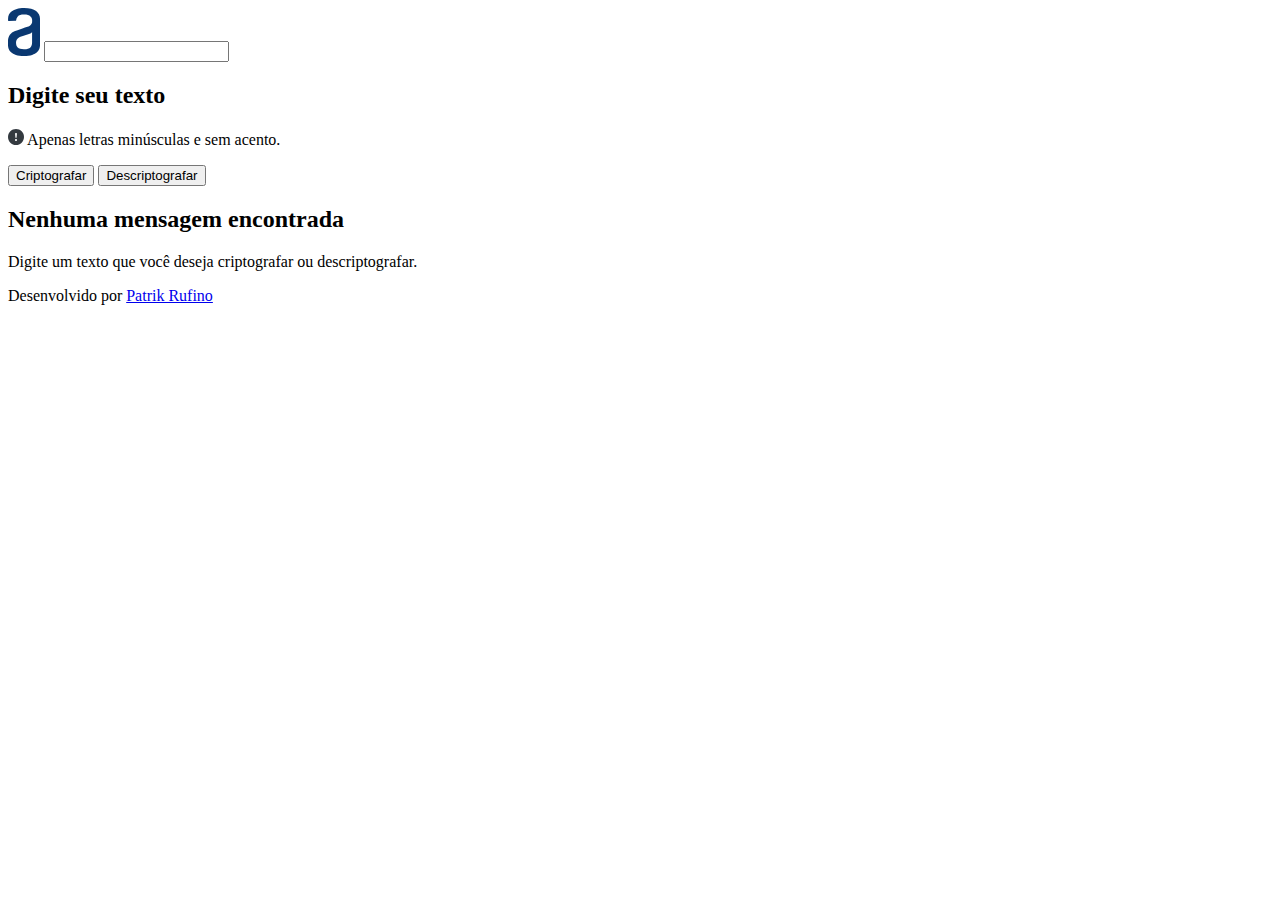
==== index.html @ 8021335a "Inicia o projeto -- Constroi a estrutura html do projeto" ====
<!DOCTYPE html>
<html lang="pt">
<head>
    <meta charset="UTF-8">
    <meta http-equiv="X-UA-Compatible" content="IE=edge">
    <meta name="viewport" content="width=device-width, initial-scale=1.0">

    <!--- Importação do Css -->
    <link rel="stylesheet" href="css/style.css">  
    <title>Decodificador</title>
</head>
<body>
    <!--- NavBar -->
    <svg width="32" height="48" viewBox="0 0 32 48" fill="none" xmlns="http://www.w3.org/2000/svg">
        <path fill-rule="evenodd" clip-rule="evenodd" d="M24.084 23.6529C24.0393 23.9311 23.9304 24.1959 23.7654 24.4275C23.6004 24.659 23.3836 24.8512 23.1313 24.9898C22.6231 25.3086 22.1785 25.468 21.7286 25.6274C20.7705 25.9488 19.7621 26.2702 18.6956 26.643C17.5708 27.0157 16.5624 27.3885 15.6626 27.6585C14.5404 28.0313 13.4738 28.3526 12.4602 28.7254C11.6976 29.0425 10.9812 29.4556 10.3297 29.9544C9.72369 30.4877 9.19486 31.0983 8.75759 31.7695C8.30767 32.515 8.02448 33.4766 8.02448 34.5975C8.02448 36.842 8.58556 38.5491 9.71036 39.6161C10.8325 40.7396 12.9127 41.2718 15.996 41.2718C19.1402 41.2718 21.2733 40.6856 22.4008 39.5107C23.5203 38.3357 24.0814 36.6826 24.0814 34.5487V23.6529H24.084ZM15.9987 0C21.5036 0 25.545 1.01553 28.1254 3.09802C30.7085 5.12908 32 7.74119 32 10.8366V37.2148C32 38.2817 31.7777 39.4567 31.386 40.737C30.989 42.0225 30.2056 43.1949 28.9696 44.2592C27.7919 45.3313 26.1643 46.2389 24.0867 46.933C22.0091 47.6272 19.3149 48 16.0013 48C12.6931 48 9.99355 47.6272 7.91862 46.933C5.84369 46.2389 4.21338 45.3313 3.03565 44.2592C1.94004 43.3001 1.11006 42.089 0.62195 40.737C0.224961 39.4592 0 38.2843 0 37.2174V33.001C0 30.7565 0.616657 28.674 1.85262 26.8563C3.08858 24.9898 4.82739 23.7095 7.07435 22.9073C8.19651 22.5345 9.48805 22.1618 10.9463 21.681C12.4072 21.1976 13.7517 20.7169 15.1015 20.2927C16.4512 19.8633 17.629 19.434 18.6373 19.0586C19.2458 18.8221 19.8639 18.6094 20.49 18.421L21.5009 17.9402C21.8979 17.7268 22.287 17.4055 22.6813 16.9787C23.073 16.5545 23.4091 16.0737 23.6923 15.5389C23.9915 14.9599 24.1457 14.3203 24.1423 13.6724V11.9627C24.1464 11.3361 24.011 10.716 23.7453 10.145C23.523 9.5023 23.073 8.91612 22.4564 8.38393C21.8397 7.84917 20.9955 7.42239 19.9871 7.09845C18.9761 6.78222 17.6316 6.62025 16.1125 6.62025C12.9683 6.62025 10.8907 7.21157 9.76859 8.43535C8.81581 9.50488 8.25473 10.8392 8.14358 12.3329C8.14358 12.6543 7.86304 12.8677 7.52427 12.8677L0.677529 12.9757C0.51489 12.9764 0.358555 12.9146 0.242564 12.8039C0.126572 12.6931 0.0603177 12.5423 0.0582251 12.3844V10.8418C0.0582251 9.3429 0.341411 7.95458 0.958068 6.62025C1.57737 5.28334 2.53279 4.16497 3.82169 3.20086C5.11322 2.24189 6.79911 1.44231 8.81846 0.907552C10.7849 0.26481 13.1986 0 16.004 0H15.9987Z" fill="#0A3871"/>
        </svg>
        
    <!--- Input do Texto a Ser Codificado -->
    <input type="text">
    <h2>Digite seu texto</h2>
    <!-- Aviso -->
    <p><svg width="16" height="16" viewBox="0 0 16 16" fill="none" xmlns="http://www.w3.org/2000/svg">
        <path d="M16 8C16 10.1217 15.1571 12.1566 13.6569 13.6569C12.1566 15.1571 10.1217 16 8 16C5.87827 16 3.84344 15.1571 2.34315 13.6569C0.842855 12.1566 0 10.1217 0 8C0 5.87827 0.842855 3.84344 2.34315 2.34315C3.84344 0.842855 5.87827 0 8 0C10.1217 0 12.1566 0.842855 13.6569 2.34315C15.1571 3.84344 16 5.87827 16 8ZM8 4C7.87361 4.00007 7.74863 4.02662 7.63312 4.07793C7.51761 4.12924 7.41413 4.20418 7.32934 4.29791C7.24456 4.39165 7.18035 4.5021 7.14084 4.62217C7.10134 4.74223 7.08743 4.86923 7.1 4.995L7.45 8.502C7.46176 8.63977 7.5248 8.76811 7.62664 8.86164C7.72849 8.95516 7.86173 9.00705 8 9.00705C8.13827 9.00705 8.27151 8.95516 8.37336 8.86164C8.4752 8.76811 8.53824 8.63977 8.55 8.502L8.9 4.995C8.91257 4.86923 8.89866 4.74223 8.85915 4.62217C8.81965 4.5021 8.75544 4.39165 8.67066 4.29791C8.58587 4.20418 8.48239 4.12924 8.36688 4.07793C8.25137 4.02662 8.12639 4.00007 8 4ZM8.002 10C7.73678 10 7.48243 10.1054 7.29489 10.2929C7.10736 10.4804 7.002 10.7348 7.002 11C7.002 11.2652 7.10736 11.5196 7.29489 11.7071C7.48243 11.8946 7.73678 12 8.002 12C8.26722 12 8.52157 11.8946 8.70911 11.7071C8.89664 11.5196 9.002 11.2652 9.002 11C9.002 10.7348 8.89664 10.4804 8.70911 10.2929C8.52157 10.1054 8.26722 10 8.002 10Z" fill="#343A40"/>
        </svg>
        Apenas letras minúsculas e sem acento.</p>
    <!-- Botão Criptografar -->
    <button>Criptografar</button>
    <!-- Botão Descriptografar -->
    <button>Descriptografar</button>
    <!-- Card da Mensagem -->
    <div class="card">
        <h2>Nenhuma mensagem encontrada</h2>
        <p>Digite um texto que você deseja criptografar ou descriptografar.</p>
    </div>
    <!-- Footer -->
    <footer>
        <p>Desenvolvido por <a href="https://github.com/patrikrufino">Patrik Rufino</a></p>
    
</body>
</html>
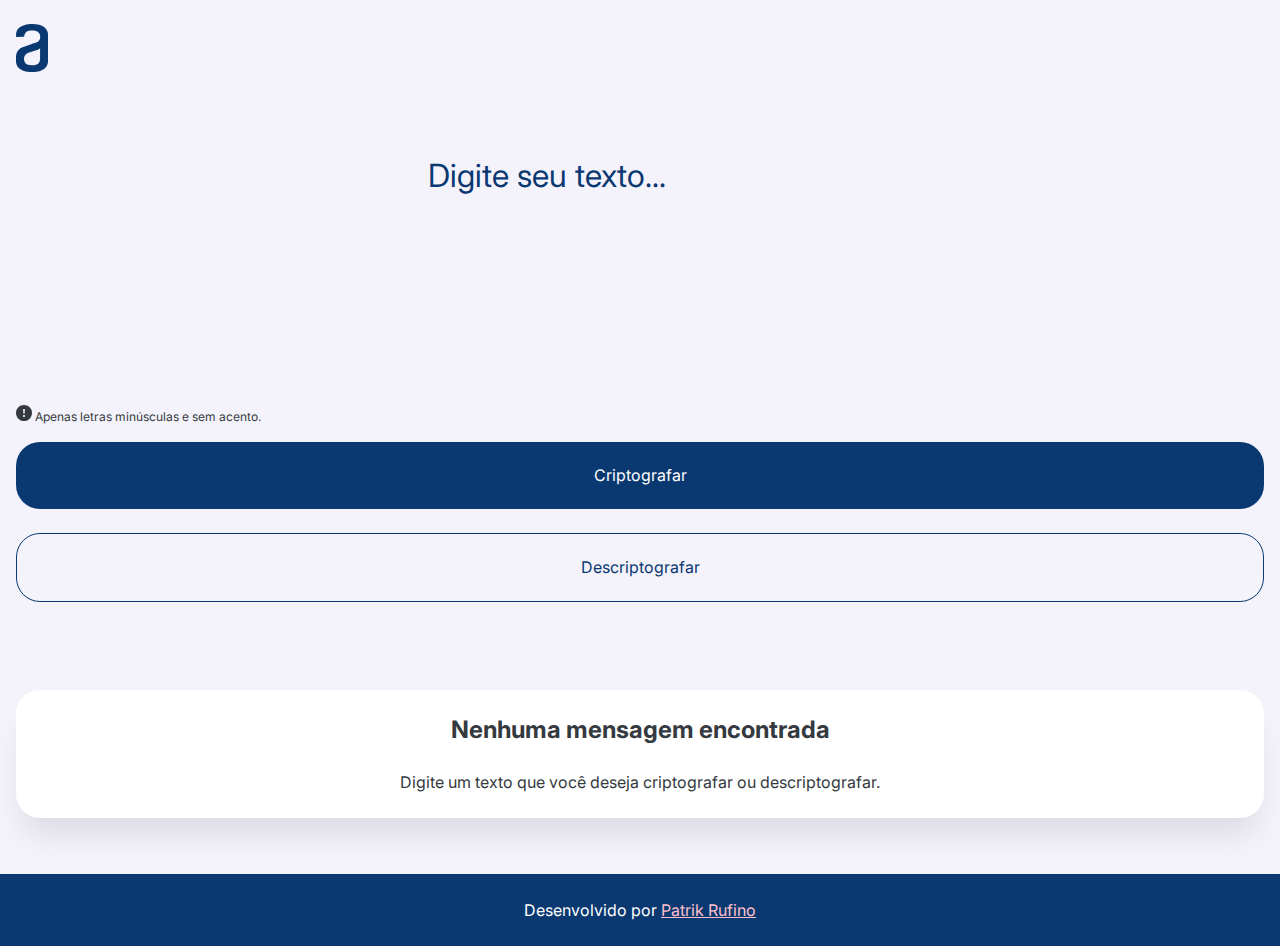
==== commit 34e9c334: "Finaliza Layout Mobile" ====
--- a/index.html
+++ b/index.html
@@ -1,40 +1,57 @@
 <!DOCTYPE html>
 <html lang="pt">
+
 <head>
     <meta charset="UTF-8">
     <meta http-equiv="X-UA-Compatible" content="IE=edge">
     <meta name="viewport" content="width=device-width, initial-scale=1.0">
 
     <!--- Importação do Css -->
-    <link rel="stylesheet" href="css/style.css">  
+    <link rel="stylesheet" href="./assets/css/styles.css">
     <title>Decodificador</title>
 </head>
+
 <body>
+
     <!--- NavBar -->
-    <svg width="32" height="48" viewBox="0 0 32 48" fill="none" xmlns="http://www.w3.org/2000/svg">
-        <path fill-rule="evenodd" clip-rule="evenodd" d="M24.084 23.6529C24.0393 23.9311 23.9304 24.1959 23.7654 24.4275C23.6004 24.659 23.3836 24.8512 23.1313 24.9898C22.6231 25.3086 22.1785 25.468 21.7286 25.6274C20.7705 25.9488 19.7621 26.2702 18.6956 26.643C17.5708 27.0157 16.5624 27.3885 15.6626 27.6585C14.5404 28.0313 13.4738 28.3526 12.4602 28.7254C11.6976 29.0425 10.9812 29.4556 10.3297 29.9544C9.72369 30.4877 9.19486 31.0983 8.75759 31.7695C8.30767 32.515 8.02448 33.4766 8.02448 34.5975C8.02448 36.842 8.58556 38.5491 9.71036 39.6161C10.8325 40.7396 12.9127 41.2718 15.996 41.2718C19.1402 41.2718 21.2733 40.6856 22.4008 39.5107C23.5203 38.3357 24.0814 36.6826 24.0814 34.5487V23.6529H24.084ZM15.9987 0C21.5036 0 25.545 1.01553 28.1254 3.09802C30.7085 5.12908 32 7.74119 32 10.8366V37.2148C32 38.2817 31.7777 39.4567 31.386 40.737C30.989 42.0225 30.2056 43.1949 28.9696 44.2592C27.7919 45.3313 26.1643 46.2389 24.0867 46.933C22.0091 47.6272 19.3149 48 16.0013 48C12.6931 48 9.99355 47.6272 7.91862 46.933C5.84369 46.2389 4.21338 45.3313 3.03565 44.2592C1.94004 43.3001 1.11006 42.089 0.62195 40.737C0.224961 39.4592 0 38.2843 0 37.2174V33.001C0 30.7565 0.616657 28.674 1.85262 26.8563C3.08858 24.9898 4.82739 23.7095 7.07435 22.9073C8.19651 22.5345 9.48805 22.1618 10.9463 21.681C12.4072 21.1976 13.7517 20.7169 15.1015 20.2927C16.4512 19.8633 17.629 19.434 18.6373 19.0586C19.2458 18.8221 19.8639 18.6094 20.49 18.421L21.5009 17.9402C21.8979 17.7268 22.287 17.4055 22.6813 16.9787C23.073 16.5545 23.4091 16.0737 23.6923 15.5389C23.9915 14.9599 24.1457 14.3203 24.1423 13.6724V11.9627C24.1464 11.3361 24.011 10.716 23.7453 10.145C23.523 9.5023 23.073 8.91612 22.4564 8.38393C21.8397 7.84917 20.9955 7.42239 19.9871 7.09845C18.9761 6.78222 17.6316 6.62025 16.1125 6.62025C12.9683 6.62025 10.8907 7.21157 9.76859 8.43535C8.81581 9.50488 8.25473 10.8392 8.14358 12.3329C8.14358 12.6543 7.86304 12.8677 7.52427 12.8677L0.677529 12.9757C0.51489 12.9764 0.358555 12.9146 0.242564 12.8039C0.126572 12.6931 0.0603177 12.5423 0.0582251 12.3844V10.8418C0.0582251 9.3429 0.341411 7.95458 0.958068 6.62025C1.57737 5.28334 2.53279 4.16497 3.82169 3.20086C5.11322 2.24189 6.79911 1.44231 8.81846 0.907552C10.7849 0.26481 13.1986 0 16.004 0H15.9987Z" fill="#0A3871"/>
-        </svg>
-        
-    <!--- Input do Texto a Ser Codificado -->
-    <input type="text">
-    <h2>Digite seu texto</h2>
-    <!-- Aviso -->
-    <p><svg width="16" height="16" viewBox="0 0 16 16" fill="none" xmlns="http://www.w3.org/2000/svg">
-        <path d="M16 8C16 10.1217 15.1571 12.1566 13.6569 13.6569C12.1566 15.1571 10.1217 16 8 16C5.87827 16 3.84344 15.1571 2.34315 13.6569C0.842855 12.1566 0 10.1217 0 8C0 5.87827 0.842855 3.84344 2.34315 2.34315C3.84344 0.842855 5.87827 0 8 0C10.1217 0 12.1566 0.842855 13.6569 2.34315C15.1571 3.84344 16 5.87827 16 8ZM8 4C7.87361 4.00007 7.74863 4.02662 7.63312 4.07793C7.51761 4.12924 7.41413 4.20418 7.32934 4.29791C7.24456 4.39165 7.18035 4.5021 7.14084 4.62217C7.10134 4.74223 7.08743 4.86923 7.1 4.995L7.45 8.502C7.46176 8.63977 7.5248 8.76811 7.62664 8.86164C7.72849 8.95516 7.86173 9.00705 8 9.00705C8.13827 9.00705 8.27151 8.95516 8.37336 8.86164C8.4752 8.76811 8.53824 8.63977 8.55 8.502L8.9 4.995C8.91257 4.86923 8.89866 4.74223 8.85915 4.62217C8.81965 4.5021 8.75544 4.39165 8.67066 4.29791C8.58587 4.20418 8.48239 4.12924 8.36688 4.07793C8.25137 4.02662 8.12639 4.00007 8 4ZM8.002 10C7.73678 10 7.48243 10.1054 7.29489 10.2929C7.10736 10.4804 7.002 10.7348 7.002 11C7.002 11.2652 7.10736 11.5196 7.29489 11.7071C7.48243 11.8946 7.73678 12 8.002 12C8.26722 12 8.52157 11.8946 8.70911 11.7071C8.89664 11.5196 9.002 11.2652 9.002 11C9.002 10.7348 8.89664 10.4804 8.70911 10.2929C8.52157 10.1054 8.26722 10 8.002 10Z" fill="#343A40"/>
-        </svg>
-        Apenas letras minúsculas e sem acento.</p>
-    <!-- Botão Criptografar -->
-    <button>Criptografar</button>
-    <!-- Botão Descriptografar -->
-    <button>Descriptografar</button>
-    <!-- Card da Mensagem -->
-    <div class="card">
-        <h2>Nenhuma mensagem encontrada</h2>
-        <p>Digite um texto que você deseja criptografar ou descriptografar.</p>
+    <nav class="navbar">
+        <a class="navbar-brand" href="#">
+            <img src="./assets/img/logo.svg" alt="Logo Alura do Codificador de Texto">
+        </a>
+    </nav>
+
+    <!--- Conteúdo -->
+    <div class="content">
+
+        <!--- Entrada de Dados -->
+        <div class="data-input">
+            <textarea id="entrada" class="textoEntrada" placeholder="Digite seu texto..." pattern="^[a-z]$"></textarea>
+
+            <p class="aviso">
+                <img src="./assets/img/icon_danger.svg" alt="Icone que representa o sinal de atenção.">
+                Apenas letras minúsculas e sem acento.
+            </p>
+        </div>
+
+        <div class="btn-input">
+
+            <button class="btn-primary mb-2">Criptografar</button>
+
+            <button class="btn-outline-primary mb-2">Descriptografar</button>
+
+        </div>
+
+        <!-- Card da Mensagem -->
+        <div class="card">
+            <h2>Nenhuma mensagem encontrada</h2>
+            <p>Digite um texto que você deseja criptografar ou descriptografar.</p>
+        </div>
     </div>
     <!-- Footer -->
     <footer>
         <p>Desenvolvido por <a href="https://github.com/patrikrufino">Patrik Rufino</a></p>
-    
+    </footer>
+
 </body>
+
 </html>--- a/assets/css/styles.css
+++ b/assets/css/styles.css
@@ -0,0 +1,190 @@
+@import url('https://fonts.googleapis.com/css2?family=Inter:wght@100;200;300;400;500;600;700;800;900&display=swap');
+
+/** GERAL */
+* {
+
+    margin: 0;
+    padding: 0;
+    box-sizing: border-box;
+    font-family: 'Inter', sans-serif;
+    text-align: center;
+}
+
+:root {
+
+    /** COLORS */
+    --bg-color: #f4f3fc;
+    --primary-color: #0A3871;
+    --primary-hover-color: #072B61;
+    --hover-outline-color: ##EFF1FA;
+    --text-white: #fff;
+    --text-dark: #343A40;
+
+    /** FONTS */
+    font-size: 62.5%;
+
+    /** NAVBAR */
+    --navbar-height: 9.6rem;
+}
+
+body {
+    background-color: var(--bg-color);
+}
+
+.content {
+    width: 100%;
+    padding-inline: 1.6rem;
+}
+
+
+/** NAVBAR */
+.navbar {
+
+    height: var(--navbar-height);
+    display: flex;
+    justify-content: space-between;
+    align-items: center;
+    padding-inline: 1.6rem;
+    padding-block: 2.4rem;
+    margin-bottom: 5.6rem;
+}
+
+.navbar-brand {
+    height: 4.8rem;
+}
+
+.btn-primary {
+    cursor: pointer;
+    background-color: var(--primary-color);
+    color: var(--text-white);
+    border: none;
+    font-weight: 400;
+    border-radius: 2.4rem;
+    padding: 2.4rem;
+    font-size: 1.6rem;
+    line-height: 1.9rem;
+    text-align: center;
+}
+
+.btn-primary:hover {
+    background-color: var(--primary-hover-color);
+    color: var(--text-btn-color);
+}
+
+.btn-outline-primary {
+    border: 1px solid var(--primary-color);
+    color: var(--primary-color);
+    padding: 2.4rem;
+    border-radius: 2.4rem;
+    cursor: pointer;
+    font-weight: 400;
+    font-size: 1.6rem;
+    line-height: 1.9rem;
+    text-align: center;
+    background-color: transparent;
+
+}
+
+.btn-outline-primary:hover {
+    cursor: pointer;
+    font-family: 'Inter';
+    font-style: normal;
+    font-weight: 400;
+    font-size: 1.6rem;
+    line-height: 1.9rem;
+    text-align: center;
+    background-color: var(--hover-outline-color);
+}
+
+.card {
+    border-radius: 2.4rem;
+    box-shadow: 0px 24px 32px -8px rgba(0, 0, 0, 0.1);
+    padding: 2.4rem;
+    margin-bottom: 2.4rem;
+    background-color: var(--text-white);
+}
+
+h2 {
+    font-size: 2.4rem;
+    font-weight: 700;
+    line-height: 3.2rem;
+    margin-bottom: 2.4rem;
+    color: var(--text-dark);
+}
+
+.aviso {
+    font-size: 1.2rem;
+    font-weight: 400;
+    line-height: 1.8rem;
+    color: var(--text-dark);
+}
+
+p {
+    font-size: 1.6rem;
+    font-weight: 400;
+    line-height: 2.4rem;
+    color: var(--text-dark);
+}
+
+textarea {
+    background-color: transparent;
+    color: var(--text-dark);
+    border: none;
+    outline: none;
+    resize: none;
+    font-size: 3.2rem;
+    text-align: start;
+    height: 23.5rem;
+    margin-bottom: 1.6rem;
+
+}
+
+.textoEntrada::placeholder {
+    color: var(--primary-color);
+    font-weight: 400;
+    font-size: 3.2rem;
+    line-height: 150%;
+}
+
+.data-input {
+    margin-bottom: 1.6rem;
+}
+
+.data-input p {
+    text-align: start;
+}
+
+.btn-input {
+    display: flex;
+    flex-direction: column;
+    margin-bottom: 6.4rem;
+}
+
+.mb {
+    margin-bottom: 1.6rem;
+}
+
+.mb-2 {
+    margin-bottom: 2.4rem;
+}
+
+footer {
+    background-color: var(--primary-color);
+    padding-inline: 1.6rem;
+    padding-block: 2.4rem;
+    margin-top: 5.6rem;
+}
+
+footer p {
+    color: var(--text-white);
+    font-size: 1.6rem;
+    line-height: 2.4rem;
+    font-weight: 400;
+}
+
+footer a {
+    color: pink;
+    font-size: 1.6rem;
+    line-height: 2.4rem;
+    font-weight: 400;
+}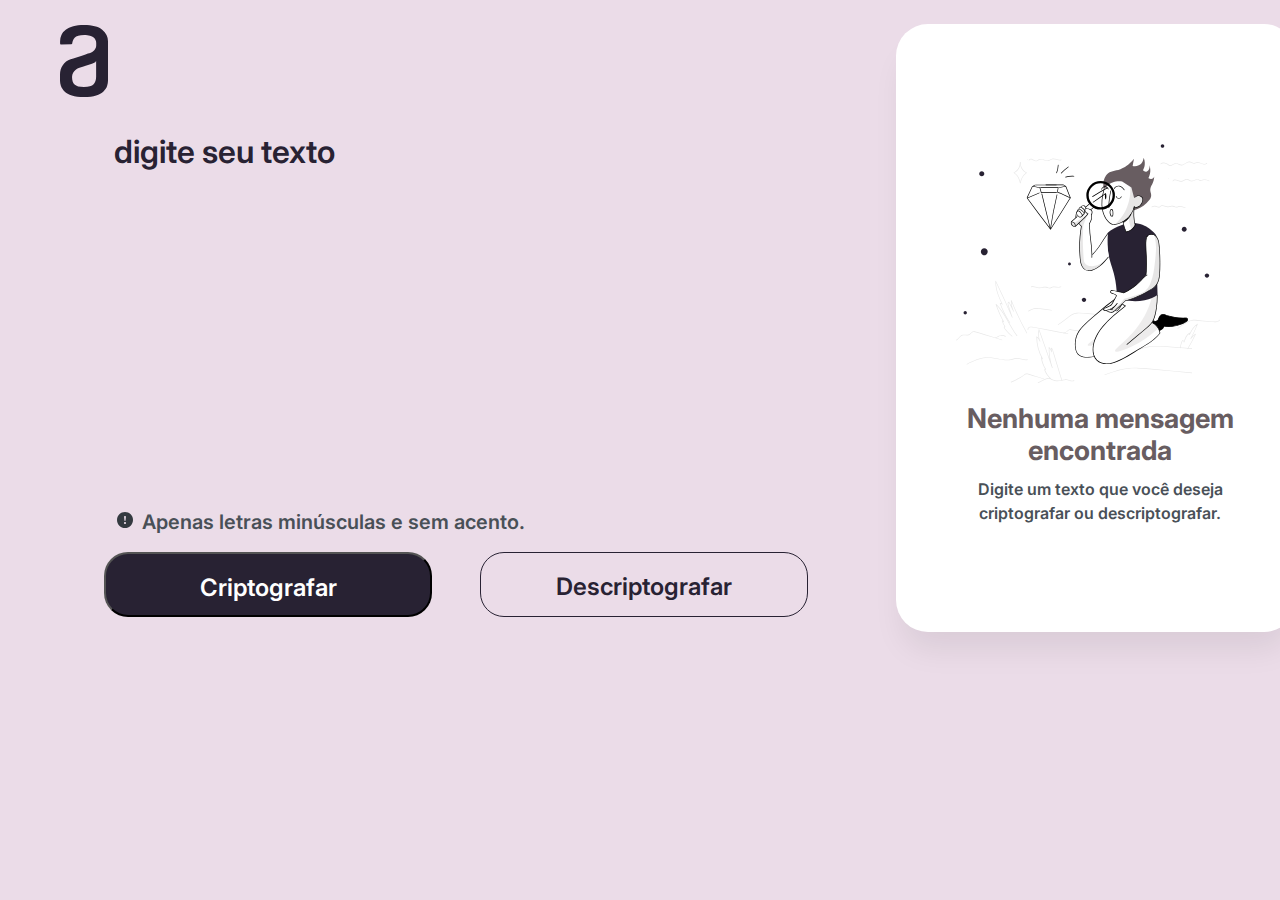
==== commit de9f6b78: "Finaliza o projeto com personaliação." ====
--- a/index.html
+++ b/index.html
@@ -1,57 +1,44 @@
 <!DOCTYPE html>
-<html lang="pt">
-
+<html lang="pt-br">
 <head>
-    <meta charset="UTF-8">
-    <meta http-equiv="X-UA-Compatible" content="IE=edge">
-    <meta name="viewport" content="width=device-width, initial-scale=1.0">
-
-    <!--- Importação do Css -->
-    <link rel="stylesheet" href="./assets/css/styles.css">
-    <title>Decodificador</title>
+  <meta charset="UTF-8">
+  <meta http-equiv="X-UA-Compatible" content="IE=edge">
+  <meta name="viewport" content="width=device-width, initial-scale=1.0">
+  <link href="https://cdn.jsdelivr.net/npm/bootstrap@5.1.3/dist/css/bootstrap.min.css" rel="stylesheet" integrity="sha384-1BmE4kWBq78iYhFldvKuhfTAU6auU8tT94WrHftjDbrCEXSU1oBoqyl2QvZ6jIW3" crossorigin="anonymous">
+  <title>Decodificador de Texto</title>
+  <link rel="stylesheet" href="./assets/css/styles.css">
 </head>
-
 <body>
 
-    <!--- NavBar -->
-    <nav class="navbar">
-        <a class="navbar-brand" href="#">
-            <img src="./assets/img/logo.svg" alt="Logo Alura do Codificador de Texto">
-        </a>
-    </nav>
+  <main class="main">
+      <img src="./assets/img/logo.svg" class="logo" onclick="home()">      
+    <section class="div-principal">
+      <form action="">       
+        <textarea class="text-input" type="text" name="input-texto" maxlength="120" id="input-texto" placeholder="Digite seu texto"></textarea>
+        <div class="form-group">
+          <img src="./assets/img/icon_danger.svg" class="img-alerta">
+          <label for="input-texto">Apenas letras minúsculas e sem acento.</label>
+        </div>
+        <div class="botones-div">
+          <input class="btn-criptografar" type="submit" value="Criptografar" id="btn-criptografar" >
+          <input class="btn-descriptografar" type="submit" value="Descriptografar" id="btn-descriptografar">
+        </div>
+      </form>
+    </section>
 
-    <!--- Conteúdo -->
-    <div class="content">
+    <section class="message-box">
+      <div id="div-desaparece" class="message-box-div">
+        <img src="./assets/img/hero.svg"> 
+        <h2>Nenhuma mensagem encontrada</h2>
+        <h3>Digite um texto que você deseja criptografar ou descriptografar.</h3>
+      </div>      
+      <div id="div-aparece">
+        <textarea class="div-mensaje" type="text" id="mensagem" placeholder="Nenhuma mensagem"></textarea>
+        <input class="btn-copiar" type="submit" value="Copiar" id="btn-copiar">
+      </div>
+    </section>
+  </main>
 
-        <!--- Entrada de Dados -->
-        <div class="data-input">
-            <textarea id="entrada" class="textoEntrada" placeholder="Digite seu texto..." pattern="^[a-z]$"></textarea>
-
-            <p class="aviso">
-                <img src="./assets/img/icon_danger.svg" alt="Icone que representa o sinal de atenção.">
-                Apenas letras minúsculas e sem acento.
-            </p>
-        </div>
-
-        <div class="btn-input">
-
-            <button class="btn-primary mb-2">Criptografar</button>
-
-            <button class="btn-outline-primary mb-2">Descriptografar</button>
-
-        </div>
-
-        <!-- Card da Mensagem -->
-        <div class="card">
-            <h2>Nenhuma mensagem encontrada</h2>
-            <p>Digite um texto que você deseja criptografar ou descriptografar.</p>
-        </div>
-    </div>
-    <!-- Footer -->
-    <footer>
-        <p>Desenvolvido por <a href="https://github.com/patrikrufino">Patrik Rufino</a></p>
-    </footer>
-
+  <script src="./assets/js/script.js"></script>
 </body>
-
 </html>--- a/assets/css/styles.css
+++ b/assets/css/styles.css
@@ -1,190 +1,526 @@
 @import url('https://fonts.googleapis.com/css2?family=Inter:wght@100;200;300;400;500;600;700;800;900&display=swap');
 
-/** GERAL */
+
+/* GERAL */
+:root {
+
+    /** COLORS */
+    --bg-color: #EBDCE8;
+    --primary-color: #282233;
+    --light-color: #FFF;
+    --dark-color: #685D61;
+}
+
 * {
-
     margin: 0;
     padding: 0;
     box-sizing: border-box;
     font-family: 'Inter', sans-serif;
+    background: var(--bg-color);
+  }
+  
+  .main {
+    position: relative;
+    width: 100%;
+    height: 100%;
+    
+  }
+  
+  .titulo {
+    padding: 15px;
+    width: 30vw;
+    margin: auto;
+  
+  }
+  
+  .btn-criptografar {
+    display: flex;
+    flex-direction: row;
+    align-items: flex-start;
+    padding: 24px;
+  
+    position: static;
+    width: 328px;
+    height: 67px;
+    left: 0px;
+    top: 0px;
+  
+    background: var(--primary-color);
+    border-radius: 24px;
+    
+    flex: none;
+    order: 0;
+    flex-grow: 0;
+    margin: 0px 24px;
+    flex-grow: 0;
+    color: var(--light-color);
+    font-style: normal;
+    font-weight: 600;
+    font-size: 28px;
+    line-height: 19px;
+    justify-content: center; 
+  
+  }
+  
+  .btn-descriptografar{
+    display: flex;
+    flex-direction: row;
+    align-items: flex-start;
+    padding: 24px;
+  
+    position: static;
+    width: 328px;
+    height: 67px;
+    left: 352px;
+    top: 0px;
+    
+    background: transparent;
+  
+    border: 1px solid var(--primary-color);
+    box-sizing: border-box;
+    border-radius: 24px;
+  
+
+    flex: none;
+    order: 1;
+    flex-grow: 0;
+    margin: 0px 24px;
+  
+    color: var(--primary-color);
+    font-style: normal;
+    font-weight: 600;
+    font-size: 28px;
+    line-height: 19px;
+    justify-content: center;
+  }
+  
+  .text-input {
+    /* Digite seu texto */
+    text-transform:lowercase;
+    position: absolute;
+    width: 600px;
+    height: 400px;
+    left: 15%;
+    top: 168px;
+  
+    font-style: normal;
+    font-weight: 600;
+    font-size: 32px;
+    line-height: 150%;
+    justify-content: baseline;
+    /* identical to box height, or 48px */
+    resize: none;
+  
+    /* Dark blue/dark-blue-300 */
+  
+    color: var(--primary-color);
+    background: transparent;
+    border: none;
+    }
+  ::placeholder { color: var(--primary-color); }
+  
+  .text-input:focus { 
+      border: none;
+      outline: none;
+     }
+  
+  .message-box{
+    position: absolute;
+    width: 400px;
+    height: 750px;
+    left: 70%;
+    top: 20px;
+    padding-left: 20px;
+    padding-top: 80px;
+    /* White */
+  
+    background: var(--light-color);
+    /* shadow */
+  
+    box-shadow: 0px 24px 32px -8px rgba(0, 0, 0, 0.08);
+    border-radius: 32px;
+    }
+  .message-box h2{
+    position: static;
+    width: 336px;
+    height: 58px;
+    left: 0px;
+    top: 0px;
+  
+    font-family: Inter;
+    font-style: normal;
+    font-weight: bold;
+    font-size: 27px;
+    line-height: 120%;
+    /* or 29px */
+  
     text-align: center;
-}
-
-:root {
-
-    /** COLORS */
-    --bg-color: #f4f3fc;
-    --primary-color: #0A3871;
-    --primary-hover-color: #072B61;
-    --hover-outline-color: ##EFF1FA;
-    --text-white: #fff;
-    --text-dark: #343A40;
-
-    /** FONTS */
-    font-size: 62.5%;
-
-    /** NAVBAR */
-    --navbar-height: 9.6rem;
-}
-
-body {
-    background-color: var(--bg-color);
-}
-
-.content {
-    width: 100%;
-    padding-inline: 1.6rem;
-}
-
-
-/** NAVBAR */
-.navbar {
-
-    height: var(--navbar-height);
+  
+    /* Gray/gray-500 */
+  
+    color: var(--dark-color);
+    background: var(--light-color);
+  
+  
+  /* Inside Auto Layout */
+  
+  flex: none;
+  order: 0;
+  align-self: stretch;
+  flex-grow: 0;
+  margin: 16px 0px;
+  }
+  
+  .message-box h3{
+    position: static;
+    width: 336px;
+    height: 48px;
+    left: 0px;
+    top: 74px;
+  
+    font-family: Inter;
+    font-style: normal;
+    font-weight: 600;
+    font-size: 16px;
+    line-height: 150%;
+    /* or 24px */
+  
+    text-align: center;
+  
+    /* Gray/gray-300 */
+  
+    color: #495057;
+    background: var(--light-color);
+  
+  
+    /* Inside Auto Layout */
+  
+    flex: none;
+    order: 1;
+    align-self: stretch;
+    flex-grow: 0;
+    margin: 16px 0px;
+  }
+  
+  .message-box-div, .message-box-div img {
+    padding-top: 40px;
+    background: var(--light-color);
+  }
+  
+  .img-alerta{
+    position: absolute;
+    left: 0%;
+    right: 0%;
+    top: 0%;
+    bottom: 0%;
+  
+  }
+   label {
+    position: static;
+    width: auto;
+    height: 18px;
+    left: 24px;
+    top: 0px;
+    padding-left: 25px;
+    font-weight: 600;
+    
+    font-family: Inter;
+    font-style: normal;
+    font-size:20px;
+    line-height: 100%;
+  
+    /* identical to box height, or 18px */
+    
+    
+    /* Gray/gray-300 */
+    color: #495057;
+   }
+  .form-group{
     display: flex;
-    justify-content: space-between;
+    flex-direction: row;
     align-items: center;
-    padding-inline: 1.6rem;
-    padding-block: 2.4rem;
-    margin-bottom: 5.6rem;
-}
-
-.navbar-brand {
-    height: 4.8rem;
-}
-
-.btn-primary {
-    cursor: pointer;
-    background-color: var(--primary-color);
-    color: var(--text-white);
-    border: none;
-    font-weight: 400;
-    border-radius: 2.4rem;
-    padding: 2.4rem;
-    font-size: 1.6rem;
-    line-height: 1.9rem;
-    text-align: center;
-}
-
-.btn-primary:hover {
-    background-color: var(--primary-hover-color);
-    color: var(--text-btn-color);
-}
-
-.btn-outline-primary {
-    border: 1px solid var(--primary-color);
-    color: var(--primary-color);
-    padding: 2.4rem;
-    border-radius: 2.4rem;
-    cursor: pointer;
-    font-weight: 400;
-    font-size: 1.6rem;
-    line-height: 1.9rem;
-    text-align: center;
-    background-color: transparent;
-
-}
-
-.btn-outline-primary:hover {
-    cursor: pointer;
-    font-family: 'Inter';
-    font-style: normal;
-    font-weight: 400;
-    font-size: 1.6rem;
-    line-height: 1.9rem;
-    text-align: center;
-    background-color: var(--hover-outline-color);
-}
-
-.card {
-    border-radius: 2.4rem;
-    box-shadow: 0px 24px 32px -8px rgba(0, 0, 0, 0.1);
-    padding: 2.4rem;
-    margin-bottom: 2.4rem;
-    background-color: var(--text-white);
-}
-
-h2 {
-    font-size: 2.4rem;
-    font-weight: 700;
-    line-height: 3.2rem;
-    margin-bottom: 2.4rem;
-    color: var(--text-dark);
-}
-
-.aviso {
-    font-size: 1.2rem;
-    font-weight: 400;
-    line-height: 1.8rem;
-    color: var(--text-dark);
-}
-
-p {
-    font-size: 1.6rem;
-    font-weight: 400;
-    line-height: 2.4rem;
-    color: var(--text-dark);
-}
-
-textarea {
-    background-color: transparent;
-    color: var(--text-dark);
+    padding: 0px;
+    
+    position: absolute;
+    width: auto;
+    height: 18px;
+    left: 13%;
+    top: 651px;
+    
+   }
+   .botones-div{
+    display: flex;
+    flex-direction: row;
+    align-items: flex-start;
+    padding: 0px;
+    
+    position: absolute;
+    width: 680px;
+    height: 67px;
+    left: 12%;
+    top: 685px;
+   }
+  .logo{
+    position: absolute;
+    left: 30px;
+    right: 37.43%;
+    top: 25px;
+    bottom: 0%;
+  
+  }
+  .div-mensaje{
+    position: absolute;
+    width: 400px;
+    height: 781px;
+    left: 60px;
+    top: 52px;
+    font-style: normal;
+    font-weight: 600;
+    font-size: 22px;
+    line-height: 150%;
+    /* or 36px */
+    resize: none;
+  
+    /* Gray/gray-400 */
+  
+    color: #495057;
+    border:none;
+    background:transparent;
+  }
+  .div-mensaje:focus { 
     border: none;
     outline: none;
-    resize: none;
-    font-size: 3.2rem;
-    text-align: start;
-    height: 23.5rem;
-    margin-bottom: 1.6rem;
-
-}
-
-.textoEntrada::placeholder {
+   }
+  .btn-copiar{
+    display: flex;
+    flex-direction: row;
+    align-items: flex-start;
+    padding: 24px;
+  
+    position: absolute;
+    width: 336px;
+    height: 67px;
+    left: 25px;
+    top: 660px;
+  
+  /* Dark blue/dark-blue-300 */
+  
+    border: 1px solid var(--primary-color);
+    box-sizing: border-box;
+    border-radius: 24px;
+   
+    font-style: normal;
+    font-weight: 600;
+    font-size: 28px;
+    line-height: 19px;
+    text-align: center;
+    
+    /* Dark blue/dark-blue-300 */
+    
     color: var(--primary-color);
-    font-weight: 400;
-    font-size: 3.2rem;
-    line-height: 150%;
-}
-
-.data-input {
-    margin-bottom: 1.6rem;
-}
-
-.data-input p {
-    text-align: start;
-}
-
-.btn-input {
-    display: flex;
-    flex-direction: column;
-    margin-bottom: 6.4rem;
-}
-
-.mb {
-    margin-bottom: 1.6rem;
-}
-
-.mb-2 {
-    margin-bottom: 2.4rem;
-}
-
-footer {
-    background-color: var(--primary-color);
-    padding-inline: 1.6rem;
-    padding-block: 2.4rem;
-    margin-top: 5.6rem;
-}
-
-footer p {
-    color: var(--text-white);
-    font-size: 1.6rem;
-    line-height: 2.4rem;
-    font-weight: 400;
-}
-
-footer a {
-    color: pink;
-    font-size: 1.6rem;
-    line-height: 2.4rem;
-    font-weight: 400;
-}+    
+    
+    /* Inside Auto Layout */
+    
+    flex: none;
+    order: 0;
+    flex-grow: 1;
+    margin: 0px 8px;
+    justify-content: center;
+  }
+  
+  @media only screen and (min-width: 1224px) and (max-width: 1590px){ 
+  main{
+    height:100%;
+  }
+  .text-input{
+    top:8rem;
+    left:7.1rem;
+    word-wrap: break-word;
+    } 
+  .logo{
+    left:1rem;
+    width:48px;
+    margin-left: 44px;
+  }
+  .botones-div{
+    top:34.5rem;
+    left:5rem;
+  }
+  .form-group{
+    left:7.3rem;
+    top:32rem;
+  }
+  .btn-criptografar,.btn-descriptografar{
+    font-size:24px;
+    height:65px;
+  }
+  .message-box{
+    top: 1.5rem;
+    height:38rem;
+    left:56rem;
+  }
+  .message-box-div{
+    padding-top:0rem;
+    height:20rem;
+    padding-left:1rem;
+  }
+  .message-box-div img{
+    width:18rem;
+    padding-left: 1.5rem;
+  }
+  .btn-copiar{
+    top:33rem;
+    height:64px;
+    font-size:24px;
+  }
+  .div-mensaje{
+    width: 20rem;
+    left:2.5rem;
+    word-wrap: break-word;
+  }
+  
+  } 
+  @media only screen and (min-width: 481px) and (max-width: 1023px){ 
+    main{
+      height:100%;
+    }
+    .text-input{
+      width:34rem;
+      top:10rem;
+      left:5.1rem;
+      } 
+    .logo{
+      top: 3rem;
+      left:2.8rem;
+      width:46px;
+    }
+    .botones-div{
+      top:32.5rem;
+      left:4rem;
+    }
+    .form-group{
+      left:5.3rem;
+      top:30rem;
+    }
+    .btn-criptografar,.btn-descriptografar{
+      width: 280px;
+      font-size:24px;
+      height:65px;
+      margin: 0.5rem;
+    }
+    .message-box{
+      
+      width:36rem;
+      left:4.3rem;
+      top:40rem;
+      padding:0;
+      height:100%
+  
+    }
+    .message-box-div{
+      padding-top:1rem;
+      height:auto;
+      border-radius: 32px;
+      padding-left: 5.5rem;
+    }
+    .message-box-div h2,h3{
+      font-size:24px;
+      width:80%;
+      margin: 0.5rem;
+      height:auto;
+      
+    }
+    .message-box-div img{
+      display: none;
+    }
+    .btn-copiar{
+      top:24rem;
+      width:32rem;
+      height:65px;
+      font-size:24px;
+    }
+    .div-mensaje{
+      height:auto;
+      left:2.5rem;
+      flex: 1 1 auto;
+    }
+    } 
+  @media only screen and (min-device-width : 300px) and (max-device-width : 480px){ 
+      .text-input{
+        width:20rem;
+        top:8rem;
+        left:1.5rem;
+        font-size: 22px;
+        word-wrap: break-word;
+        } 
+      .logo{
+        top: 1rem;
+        width:32px;
+      }
+      .botones-div{     
+        flex-direction: column;
+        top:25.5rem;
+        left:1.5rem;
+      }
+      .form-group{
+        left:2.3rem;
+        top:24rem;
+      }
+      label{
+        font-size:12px;
+      }
+      .btn-criptografar,.btn-descriptografar{
+        width: 320px;
+        font-size:20px;
+        height:65px;
+        margin: 0.5rem;
+      }
+      .message-box{
+        
+        width:20rem;
+        left:2rem;
+        top:37rem;
+        padding:0;
+        height:6rem;
+    
+      }
+      .message-box-div{
+        padding-top:0.5rem;
+        height:auto;
+        border-radius: 32px;
+        padding-left: 1.5rem;
+      }
+      .message-box-div h2{
+        font-size:14px;
+        width:80%;
+        margin: 0.5rem;
+        height:100%;
+        
+      }
+      .message-box-div h3{
+        font-size:12px;
+        width:80%;
+        margin: 0.5rem;
+        height:100%;
+        
+      }
+      .message-box-div img{
+        display: none;
+      }
+      .btn-copiar{
+        top:8rem;
+        width: 320px;
+        height:62px;
+        font-size:20px;
+        left:-0.5rem;
+      }
+      .div-mensaje{
+        width: 17rem;
+        top: 0.5rem;
+        height:8rem;
+        left:1.5rem;
+        font-size: 14px;
+        word-wrap: break-word;
+      }
+    } 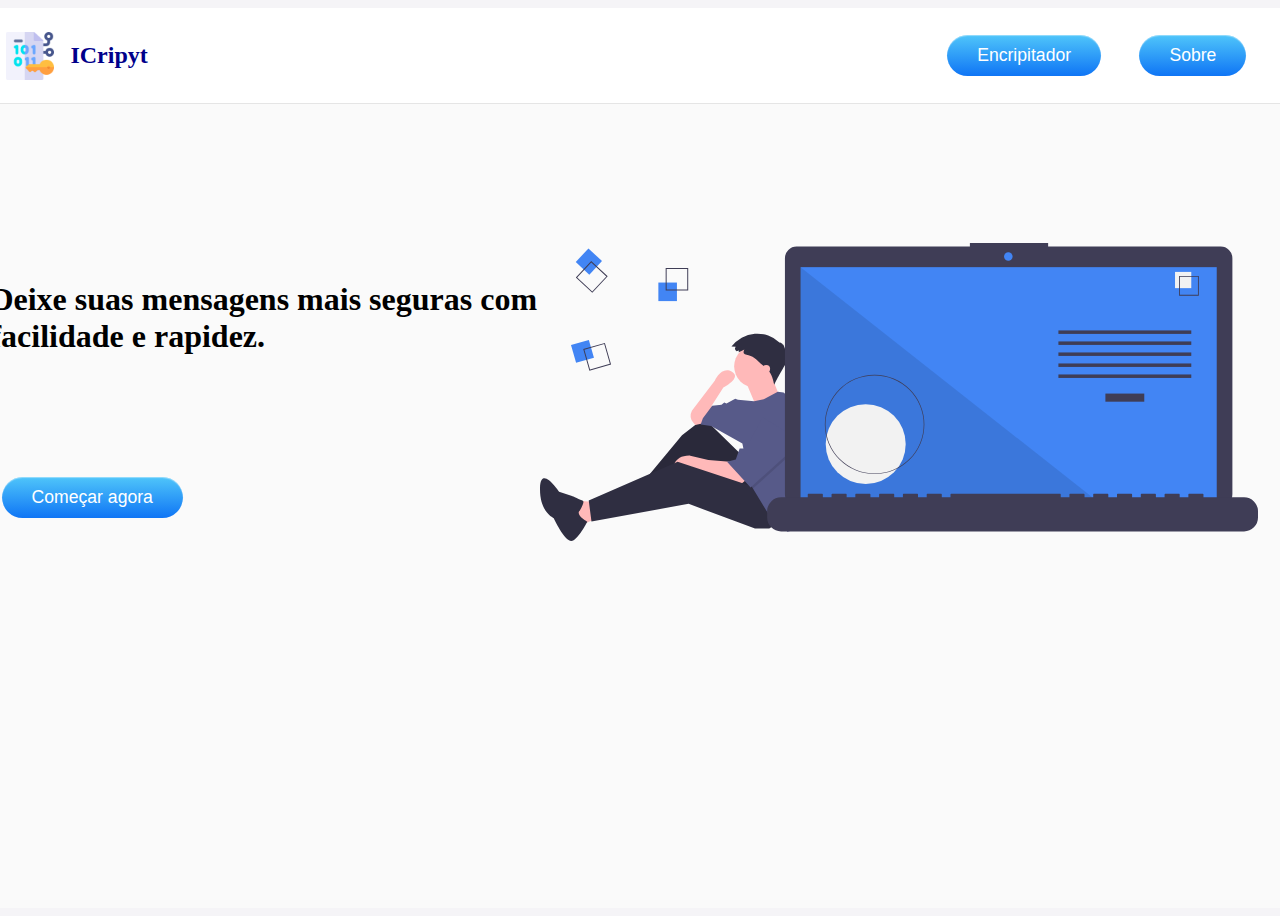
==== commit 9b29eeb3: "Finaliza personalização" ====
--- a/index.html
+++ b/index.html
@@ -1,44 +1,54 @@
 <!DOCTYPE html>
 <html lang="pt-br">
+
 <head>
   <meta charset="UTF-8">
   <meta http-equiv="X-UA-Compatible" content="IE=edge">
   <meta name="viewport" content="width=device-width, initial-scale=1.0">
-  <link href="https://cdn.jsdelivr.net/npm/bootstrap@5.1.3/dist/css/bootstrap.min.css" rel="stylesheet" integrity="sha384-1BmE4kWBq78iYhFldvKuhfTAU6auU8tT94WrHftjDbrCEXSU1oBoqyl2QvZ6jIW3" crossorigin="anonymous">
-  <title>Decodificador de Texto</title>
-  <link rel="stylesheet" href="./assets/css/styles.css">
+  <link href="https://cdn.jsdelivr.net/npm/bootstrap@5.1.3/dist/css/bootstrap.min.css" rel="stylesheet"
+    integrity="sha384-1BmE4kWBq78iYhFldvKuhfTAU6auU8tT94WrHftjDbrCEXSU1oBoqyl2QvZ6jIW3" crossorigin="anonymous">
+  <title>ICripyt</title>
+  <link rel="stylesheet" href="./assets/css/newfull.css">
+  <link rel="stylesheet" href="./assets/css/style.css">
 </head>
+
 <body>
 
-  <main class="main">
-      <img src="./assets/img/logo.svg" class="logo" onclick="home()">      
-    <section class="div-principal">
-      <form action="">       
-        <textarea class="text-input" type="text" name="input-texto" maxlength="120" id="input-texto" placeholder="Digite seu texto"></textarea>
-        <div class="form-group">
-          <img src="./assets/img/icon_danger.svg" class="img-alerta">
-          <label for="input-texto">Apenas letras minúsculas e sem acento.</label>
+  <main class="main p-silver-100">
+    <header>
+      <nav>
+        <div class="logo">
+          <img src="./assets/img/logo.png" alt="Logo ICrip">
+          <h1><strong>ICripyt</strong></h1>
         </div>
-        <div class="botones-div">
-          <input class="btn-criptografar" type="submit" value="Criptografar" id="btn-criptografar" >
-          <input class="btn-descriptografar" type="submit" value="Descriptografar" id="btn-descriptografar">
+        <ul class="nav-links">
+          <li><a class="p-btn p-prim-col p-btn-round" href="about.html">Encripitador</a></li>
+          <li><a class="p-btn p-prim-col p-btn-round" href="about.html">Sobre</a></li>
+        </ul>
+      </nav>
+    </header>
+
+    <section class="content">
+      <div class="container">
+        <div class="row">
+          <div class="col-md-6">
+            <div class="content-text">
+              <h1>Deixe suas mensagens mais seguras com <strong>facilidade</strong> e <strong>rapidez</strong>.</h1>
+              <li><a class="p-btn p-prim-col p-btn-round" href="about.html">Começar agora</a></li>
+            </div>
+          </div>
+          <div class="col-md-6">
+            <div class="content-img">
+              <img src="./assets/img/undraw_code_thinking_1jeh.svg" alt="Decodificador de Texto">
+            </div>
+          </div>
         </div>
-      </form>
-    </section>
-
-    <section class="message-box">
-      <div id="div-desaparece" class="message-box-div">
-        <img src="./assets/img/hero.svg"> 
-        <h2>Nenhuma mensagem encontrada</h2>
-        <h3>Digite um texto que você deseja criptografar ou descriptografar.</h3>
-      </div>      
-      <div id="div-aparece">
-        <textarea class="div-mensaje" type="text" id="mensagem" placeholder="Nenhuma mensagem"></textarea>
-        <input class="btn-copiar" type="submit" value="Copiar" id="btn-copiar">
       </div>
     </section>
   </main>
 
   <script src="./assets/js/script.js"></script>
+  <script src="./assets/js/full.js"></script>
 </body>
+
 </html>--- a/assets/css/newfull.css
+++ b/assets/css/newfull.css
@@ -0,0 +1,11 @@
+@import url('layout.css');
+@import url('actions.css');
+@import url('buttons.css');
+@import url('cards.css');
+@import url('color_palette.css');
+@import url('forms.css');
+@import url('modals.css');
+@import url('segmented-controls.css');
+@import url('shadows.css');
+@import url('tabs.css');
+@import url('dark_mode.css');--- a/assets/css/style.css
+++ b/assets/css/style.css
@@ -0,0 +1,196 @@
+
+body {
+    /* alinha todos os elemento no centro vertical da tela */
+    background-color: #f5f4f7;
+    display: flex;
+    min-height: 100vh;
+    justify-content: center;
+}
+
+/* GERAL */
+li {
+    list-style: none;
+}
+
+li a:hover {
+    color: white;
+    transition: 0.5s;
+    filter: brightness( 150% );
+}
+
+.m-y-1 {
+    margin-top: 1rem;
+    margin-bottom: 1rem;
+}
+
+.m-y-2 {
+    margin-top: 2rem;
+    margin-bottom: 2rem;
+}
+
+.m-x-1 {
+    margin-left: 1rem;
+    margin-right: 1rem;
+}
+
+.m-x-2 {
+    margin-left: 2rem;
+    margin-right: 2rem;
+}
+
+
+/* NAVBAR */
+nav {
+    background-color: #fff;
+    border-bottom: 1px solid #e5e5e5;
+
+    display: flex;
+    justify-content: space-between;
+
+    padding-inline: 1rem;
+
+    border-radius: 10px;
+
+    width: 99vw;
+}
+
+nav .logo {
+    display: flex;
+    align-items: center;
+}
+
+nav .logo:hover {
+    cursor: pointer;
+}
+
+nav .logo h1 {
+    font-size: 1.5rem;
+    font-weight: 700;
+    color: darkblue;
+}
+
+nav img {
+    width: 48px;
+    margin-right: 1rem;
+}
+
+nav ul {
+    display: flex;
+    align-items: center;
+}
+
+nav ul li {
+    list-style: none;
+    margin-right: 1rem;
+}
+
+nav ul li a {
+    text-decoration: none;
+    color: #333;
+}
+
+nav ul li a:hover {
+    color: white;
+    transition: 0.5s;
+    filter: brightness( 150% );
+}
+
+/* CONTENT */
+
+.content {
+    width: 99vw;
+    height: 580px;
+    display: flex;
+    justify-content: center;
+}
+
+.content .container {
+    display: flex;
+    justify-content: center;
+    align-items: center;
+    flex-direction: column;
+}
+
+.content-img img{
+    width: 100%;
+}
+
+.content .container a {
+    margin-top: 100px
+}
+
+/* TOOL */
+
+.tool {
+    display: flex;
+    justify-content: center;
+    border-radius: 15px;
+
+    padding: 1rem;
+}
+
+.row {
+    display: flex;
+    justify-content: center;
+    align-items: center;
+    width: 100%;
+}
+
+.messages {
+    display: flex;
+    justify-content: center;
+    align-items: center;
+    flex-direction: column;
+}
+
+textarea {
+    width: 100%;
+    height: 360px;
+    padding: 1rem;
+    resize: none;
+    border-radius: 6px;
+}
+
+textarea:focus {
+    /* borda fica azul quando o textarea estiver selecionado */
+    outline: none;
+    border: 1px solid #007bff;
+}
+
+textarea::placeholder {
+    color: #d0d1d0;
+    font-size: 17px;
+    font-family: -apple-system, "Inter", sans-serif;
+}
+
+.message-box {
+    width: 100%;
+    height: 300px;
+    display: flex;
+    justify-content: center;
+    align-items: center;
+    padding: 2rem;
+    
+}
+
+
+.message-box h2 {
+    font-size: 1.5rem;
+    font-weight: 500;
+    color: darkgray;
+}
+
+.message-box h3 {
+    font-size: 1.2rem;
+    font-weight: 700;
+    color: darkgray;
+}
+
+.message-box-div {
+    width: 100%;
+    height: 100%;
+    display: flex;
+    justify-content: center;
+    align-items: center;
+    flex-direction: column;
+}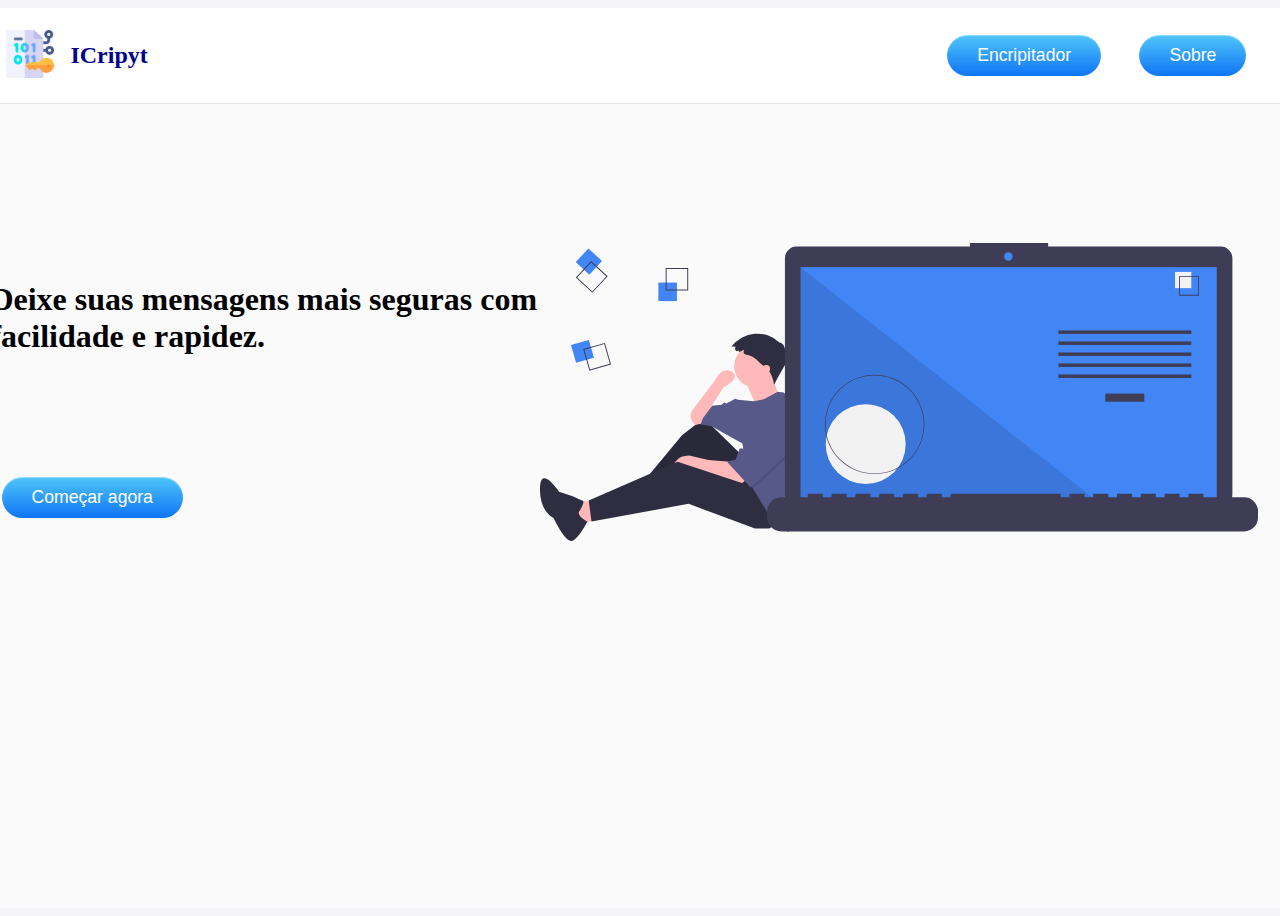
==== commit 5b2da4b5: "Atualiza os caminhos dos links" ====
--- a/index.html
+++ b/index.html
@@ -18,11 +18,11 @@
     <header>
       <nav>
         <div class="logo">
-          <img src="./assets/img/logo.png" alt="Logo ICrip">
+          <a href="./index.html"><img src="./assets/img/logo.png" alt="Logo ICrip"></a>
           <h1><strong>ICripyt</strong></h1>
         </div>
         <ul class="nav-links">
-          <li><a class="p-btn p-prim-col p-btn-round" href="about.html">Encripitador</a></li>
+          <li><a class="p-btn p-prim-col p-btn-round" href="./tool.html">Encripitador</a></li>
           <li><a class="p-btn p-prim-col p-btn-round" href="about.html">Sobre</a></li>
         </ul>
       </nav>
@@ -34,7 +34,7 @@
           <div class="col-md-6">
             <div class="content-text">
               <h1>Deixe suas mensagens mais seguras com <strong>facilidade</strong> e <strong>rapidez</strong>.</h1>
-              <li><a class="p-btn p-prim-col p-btn-round" href="about.html">Começar agora</a></li>
+              <li><a class="p-btn p-prim-col p-btn-round" href="./tool.html">Começar agora</a></li>
             </div>
           </div>
           <div class="col-md-6">
--- a/assets/css/style.css
+++ b/assets/css/style.css
@@ -130,6 +130,8 @@
 }
 
 .row {
+    margin: 0;
+    padding: 0;
     display: flex;
     justify-content: center;
     align-items: center;
